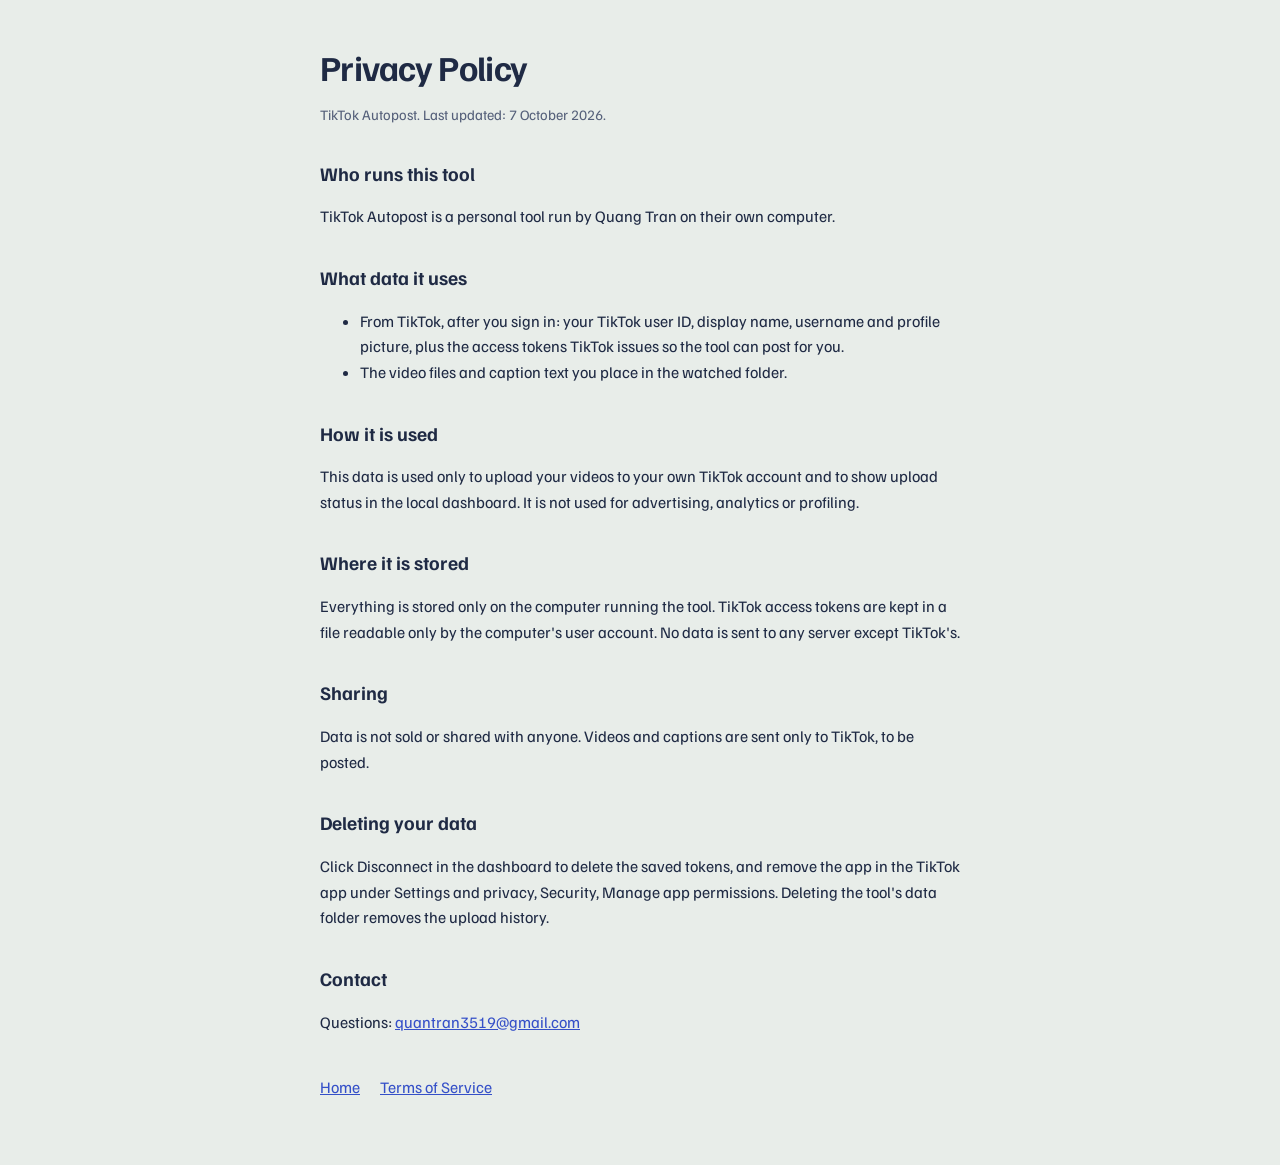
==== privacy/index.html @ 7a3c9727 "feat: add TikTok Autopost site with policy pages and login callback Co-Authored-By: Claude Opus 5.5 " ====
<!doctype html>
<html lang="en">
<head>
  <meta charset="utf-8">
  <meta name="viewport" content="width=device-width, initial-scale=1">
  <title>Privacy Policy</title>
  <link href="https://fonts.googleapis.com/css2?family=Familjen+Grotesk:wght@400;700&display=swap" rel="stylesheet">
  <link rel="stylesheet" href="../style.css">
</head>
<body>
  <main>
    <h1>Privacy Policy</h1>
    <p class="meta">TikTok Autopost. Last updated: 7 October 2026.</p>

    <h2>Who runs this tool</h2>
    <p>TikTok Autopost is a personal tool run by Quang Tran on their own computer.</p>

    <h2>What data it uses</h2>
    <ul>
      <li>
        From TikTok, after you sign in: your TikTok user ID, display name, username and profile picture,
        plus the access tokens TikTok issues so the tool can post for you.
      </li>
      <li>The video files and caption text you place in the watched folder.</li>
    </ul>

    <h2>How it is used</h2>
    <p>
      This data is used only to upload your videos to your own TikTok account and to show upload status
      in the local dashboard. It is not used for advertising, analytics or profiling.
    </p>

    <h2>Where it is stored</h2>
    <p>
      Everything is stored only on the computer running the tool. TikTok access tokens are kept in a
      file readable only by the computer's user account. No data is sent to any server except TikTok's.
    </p>

    <h2>Sharing</h2>
    <p>Data is not sold or shared with anyone. Videos and captions are sent only to TikTok, to be posted.</p>

    <h2>Deleting your data</h2>
    <p>
      Click Disconnect in the dashboard to delete the saved tokens, and remove the app in the TikTok app
      under Settings and privacy, Security, Manage app permissions. Deleting the tool's data folder
      removes the upload history.
    </p>

    <h2>Contact</h2>
    <p>Questions: <a href="mailto:quantran3519@gmail.com">quantran3519@gmail.com</a></p>

    <nav><a href="../">Home</a><a href="../terms/">Terms of Service</a></nav>
  </main>
</body>
</html>
---- style.css ----
:root { --paper: #e8ede9; --ink: #1f2a44; --soft: #55607a; --link: #3550c8; }
@media (prefers-color-scheme: dark) {
  :root { --paper: #151b22; --ink: #e4e9ef; --soft: #9aa6b6; --link: #8199ff; }
}
* { box-sizing: border-box; }
body {
  margin: 0;
  background: var(--paper);
  color: var(--ink);
  font-family: "Familjen Grotesk", system-ui, sans-serif;
  line-height: 1.6;
}
main { max-width: 42rem; margin: 0 auto; padding: 3rem 1rem 4rem; }
h1 { font-size: 2.2rem; line-height: 1.1; letter-spacing: -0.02em; margin: 0 0 1rem; }
h2 { font-size: 1.2rem; margin: 2rem 0 0.5rem; }
a { color: var(--link); }
.meta { color: var(--soft); font-size: 0.9rem; }
nav { display: flex; gap: 1.25rem; margin-top: 2.5rem; }
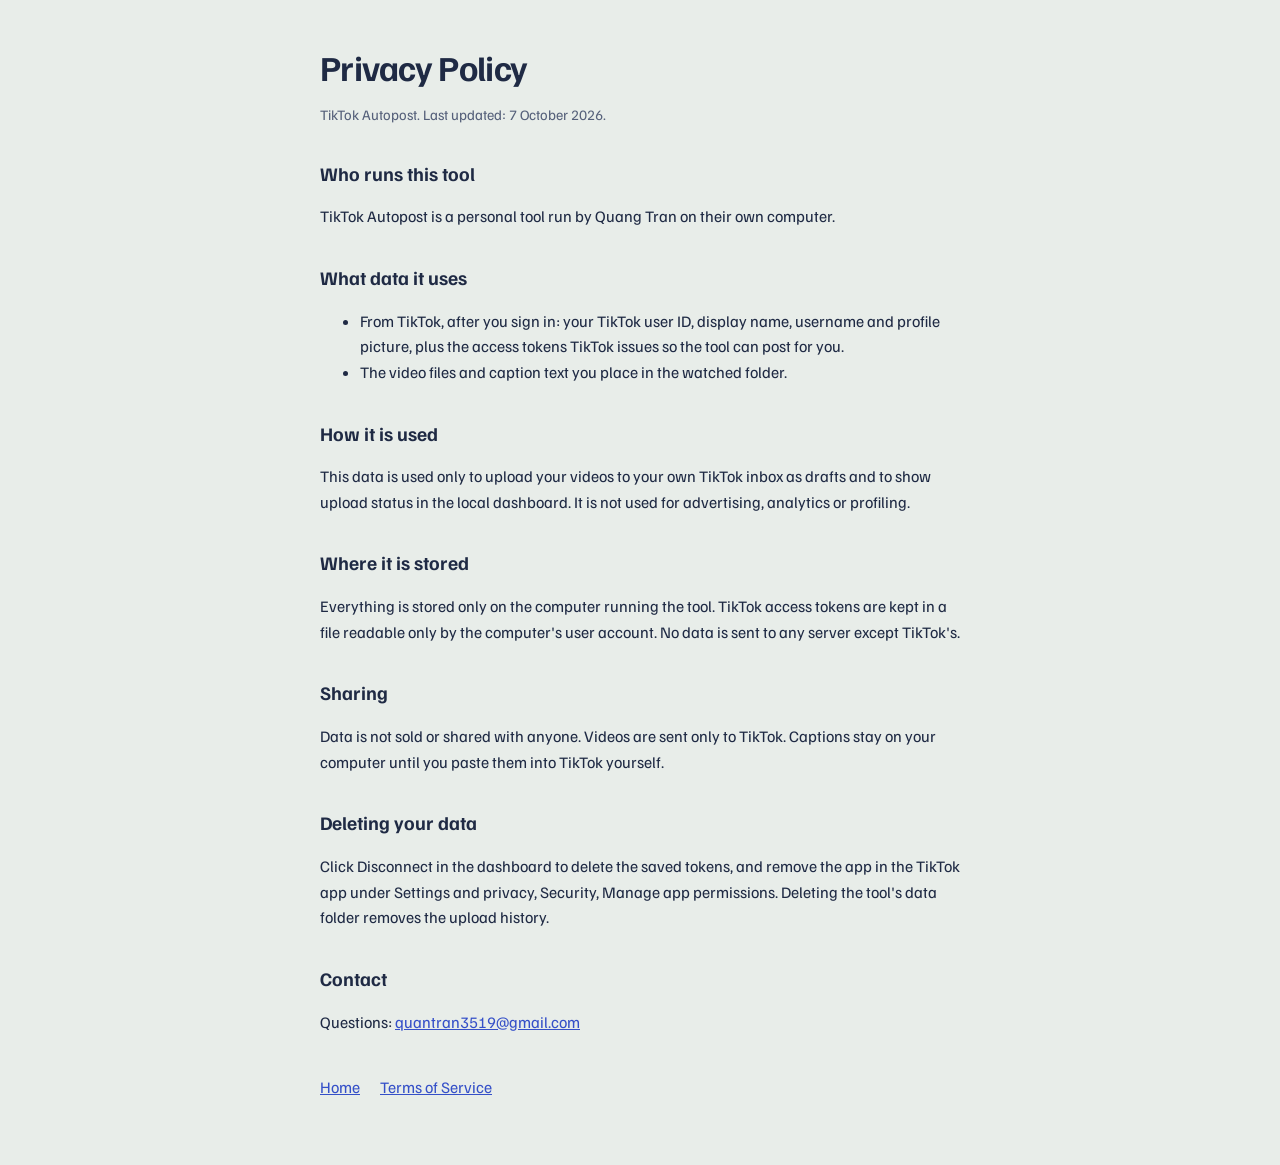
==== commit 6239ada0: "docs: describe inbox draft upload flow on site pages Co-Authored-By: Claude Opus 5.5 <noreply@anthro" ====
--- a/privacy/index.html
+++ b/privacy/index.html
@@ -26,8 +26,8 @@
 
     <h2>How it is used</h2>
     <p>
-      This data is used only to upload your videos to your own TikTok account and to show upload status
-      in the local dashboard. It is not used for advertising, analytics or profiling.
+      This data is used only to upload your videos to your own TikTok inbox as drafts and to show upload
+      status in the local dashboard. It is not used for advertising, analytics or profiling.
     </p>
 
     <h2>Where it is stored</h2>
@@ -37,7 +37,7 @@
     </p>
 
     <h2>Sharing</h2>
-    <p>Data is not sold or shared with anyone. Videos and captions are sent only to TikTok, to be posted.</p>
+    <p>Data is not sold or shared with anyone. Videos are sent only to TikTok. Captions stay on your computer until you paste them into TikTok yourself.</p>
 
     <h2>Deleting your data</h2>
     <p>
